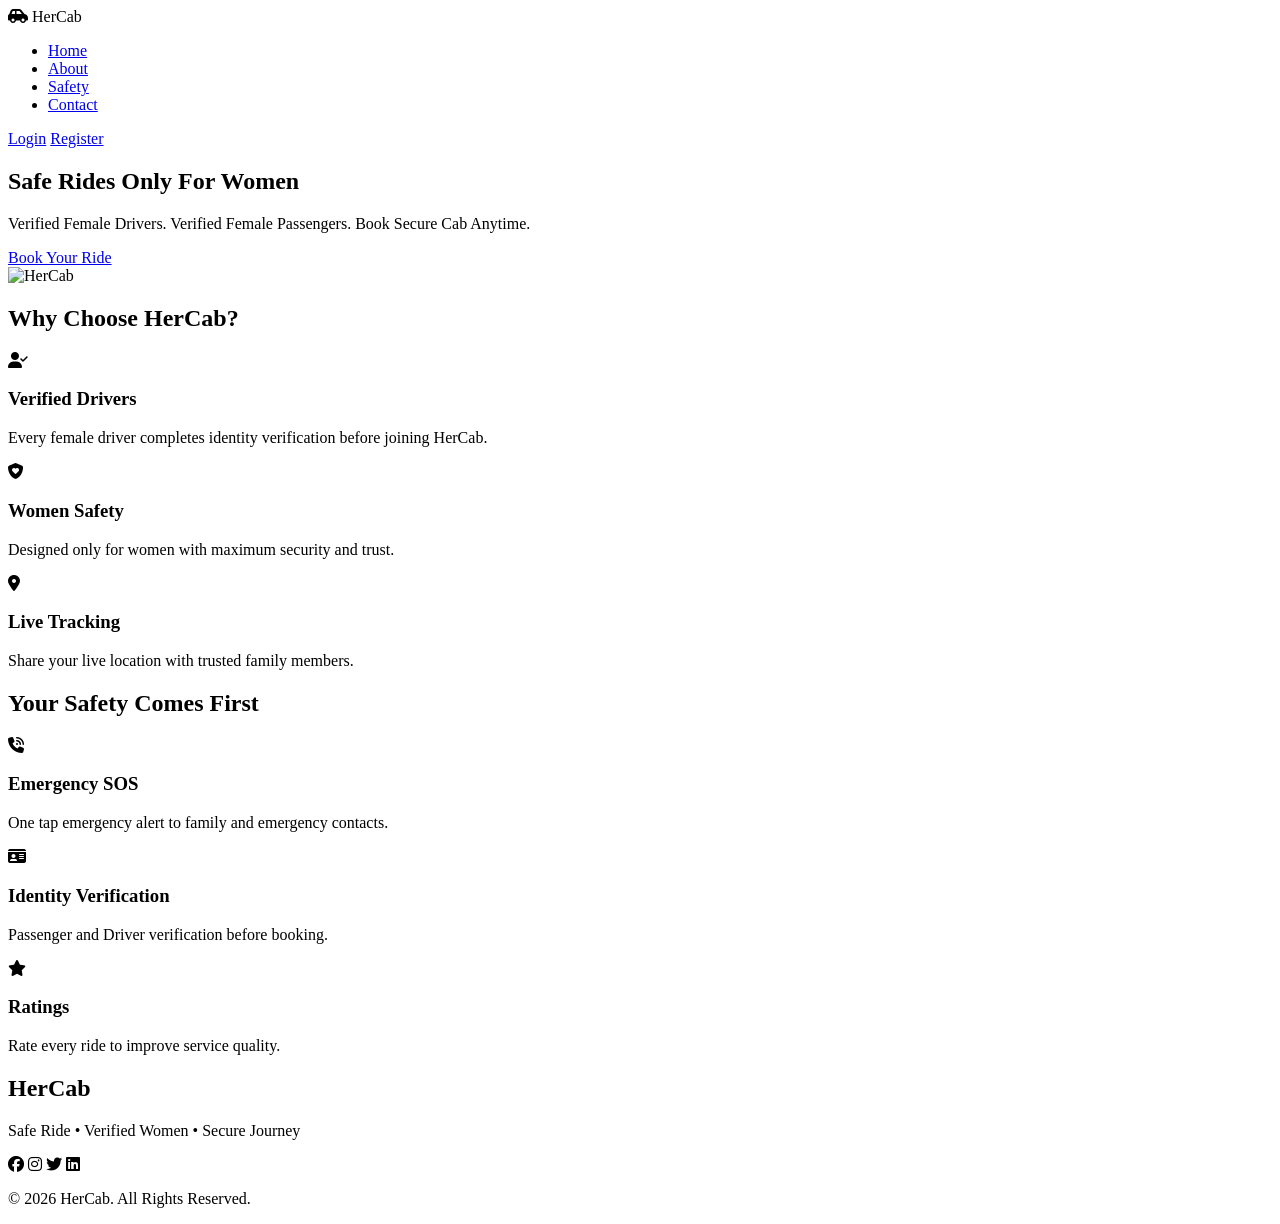
==== index.html @ b69078a0 "Rename Index.html to index.html" ====
<!DOCTYPE html>
<html lang="en">

<head>

    <meta charset="UTF-8">

    <meta name="viewport" content="width=device-width, initial-scale=1.0">

    <title>HerCab | Women Ride Booking</title>

    <!-- Google Font -->
    <link rel="preconnect" href="https://fonts.googleapis.com">

    <link rel="preconnect" href="https://fonts.gstatic.com" crossorigin>

    <link href="https://fonts.googleapis.com/css2?family=Poppins:wght@300;400;500;600;700&display=swap" rel="stylesheet">

    <!-- Font Awesome -->
    <link rel="stylesheet"
        href="https://cdnjs.cloudflare.com/ajax/libs/font-awesome/6.6.0/css/all.min.css">

    <!-- CSS -->
    <link rel="stylesheet" href="style.css">

</head>

<body>

    <!-- Navbar Start -->

    <header>

        <nav class="navbar">

            <div class="logo">

                <i class="fa-solid fa-car-side"></i>

                <span>HerCab</span>

            </div>

            <ul>

                <li><a href="#">Home</a></li>

                <li><a href="#">About</a></li>

                <li><a href="#">Safety</a></li>

                <li><a href="#">Contact</a></li>

            </ul>

            <div class="buttons">

                <a href="login.html" class="login-btn">Login</a>

                <a href="register.html" class="register-btn">Register</a>

            </div>

        </nav>

    </header>

    <!-- Navbar End -->

    <!-- Hero Section -->

    <section class="hero">

        <div class="left">

            <h1>Safe Rides Only For Women</h1>

            <p>

                Verified Female Drivers.

                Verified Female Passengers.

                Book Secure Cab Anytime.

            </p>

            <a href="login.html" class="book-btn">

                Book Your Ride

            </a>

        </div>

        <div class="right">

            <img src="images/hercab.png" alt="HerCab">

        </div>

    </section>

<!-- ==========================
        WHY HERCAB
=========================== -->

<section class="features">

    <h2>Why Choose HerCab?</h2>

    <div class="feature-container">

        <div class="card">

            <i class="fa-solid fa-user-check"></i>

            <h3>Verified Drivers</h3>

            <p>
                Every female driver completes identity
                verification before joining HerCab.
            </p>

        </div>

        <div class="card">

            <i class="fa-solid fa-shield-heart"></i>

            <h3>Women Safety</h3>

            <p>
                Designed only for women with
                maximum security and trust.
            </p>

        </div>

        <div class="card">

            <i class="fa-solid fa-location-dot"></i>

            <h3>Live Tracking</h3>

            <p>
                Share your live location with
                trusted family members.
            </p>

        </div>

    </div>

</section>

<!-- ==========================
        SAFETY SECTION
=========================== -->

<section class="safety">

    <h2>Your Safety Comes First</h2>

    <div class="feature-container">

        <div class="card">

            <i class="fa-solid fa-phone-volume"></i>

            <h3>Emergency SOS</h3>

            <p>
                One tap emergency alert to
                family and emergency contacts.
            </p>

        </div>

        <div class="card">

            <i class="fa-solid fa-id-card"></i>

            <h3>Identity Verification</h3>

            <p>
                Passenger and Driver
                verification before booking.
            </p>

        </div>

        <div class="card">

            <i class="fa-solid fa-star"></i>

            <h3>Ratings</h3>

            <p>
                Rate every ride to
                improve service quality.
            </p>

        </div>

    </div>

</section>

<!-- ==========================
        FOOTER
=========================== -->

<footer>

    <h2>HerCab</h2>

    <p>
        Safe Ride • Verified Women • Secure Journey
    </p>

    <div class="social">

        <i class="fab fa-facebook"></i>

        <i class="fab fa-instagram"></i>

        <i class="fab fa-twitter"></i>

        <i class="fab fa-linkedin"></i>

    </div>

    <p class="copy">
        © 2026 HerCab. All Rights Reserved.
    </p>

</footer>

</body>

</html>

</body>

</html>
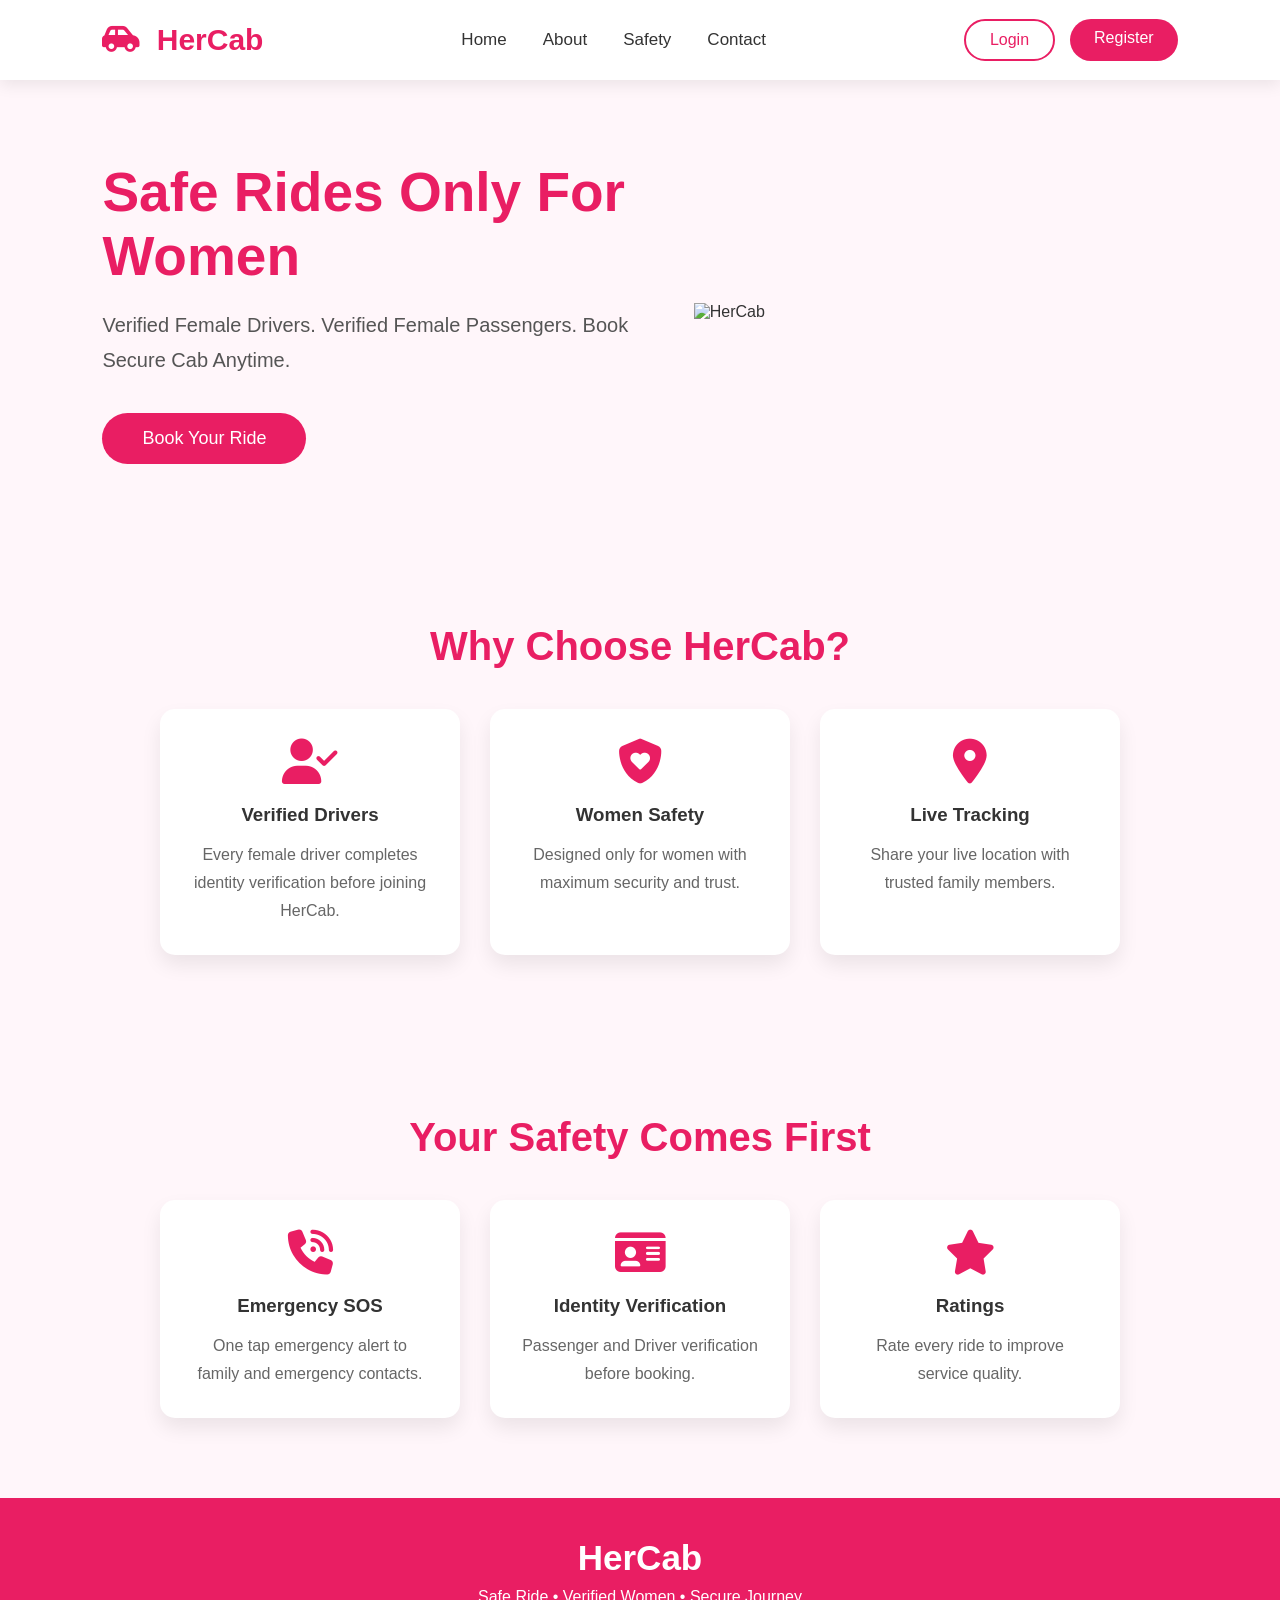
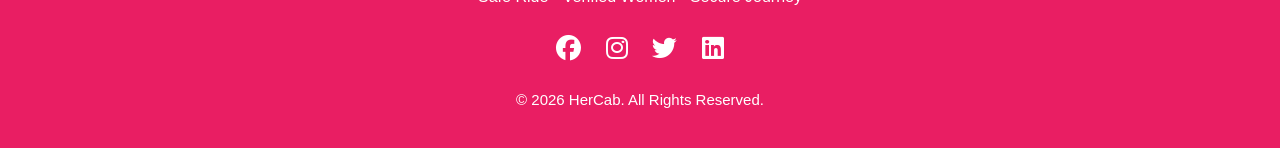
==== commit 80472376: "Update index.html" ====
--- a/index.html
+++ b/index.html
@@ -21,7 +21,7 @@
         href="https://cdnjs.cloudflare.com/ajax/libs/font-awesome/6.6.0/css/all.min.css">
 
     <!-- CSS -->
-    <link rel="stylesheet" href="style.css">
+<link rel="stylesheet" href="style.css">
 
 </head>
 
--- a/style.css
+++ b/style.css
@@ -0,0 +1,416 @@
+/* ===========================
+   GOOGLE FONT
+=========================== */
+
+*{
+    margin:0;
+    padding:0;
+    box-sizing:border-box;
+    font-family:'Poppins',sans-serif;
+}
+
+body{
+
+    background:#FFF6FA;
+
+    color:#333;
+
+}
+
+/* ===========================
+        NAVBAR
+=========================== */
+
+.navbar{
+
+    width:100%;
+
+    height:80px;
+
+    display:flex;
+
+    justify-content:space-between;
+
+    align-items:center;
+
+    padding:0 8%;
+
+    background:white;
+
+    box-shadow:0 5px 15px rgba(0,0,0,.08);
+
+}
+
+.logo{
+
+    font-size:30px;
+
+    color:#E91E63;
+
+    font-weight:bold;
+
+}
+
+.logo i{
+
+    margin-right:8px;
+
+}
+
+.navbar ul{
+
+    display:flex;
+
+    list-style:none;
+
+}
+
+.navbar ul li{
+
+    margin:0 18px;
+
+}
+
+.navbar ul li a{
+
+    text-decoration:none;
+
+    color:#333;
+
+    font-size:17px;
+
+    transition:.3s;
+
+}
+
+.navbar ul li a:hover{
+
+    color:#E91E63;
+
+}
+
+/* ===========================
+       BUTTONS
+=========================== */
+
+.buttons{
+
+    display:flex;
+
+    gap:15px;
+
+}
+
+.login-btn{
+
+    text-decoration:none;
+
+    padding:10px 24px;
+
+    border:2px solid #E91E63;
+
+    border-radius:30px;
+
+    color:#E91E63;
+
+    transition:.3s;
+
+}
+
+.login-btn:hover{
+
+    background:#E91E63;
+
+    color:white;
+
+}
+
+.register-btn{
+
+    text-decoration:none;
+
+    padding:10px 24px;
+
+    border-radius:30px;
+
+    background:#E91E63;
+
+    color:white;
+
+    transition:.3s;
+
+}
+
+.register-btn:hover{
+
+    background:#C2185B;
+
+}
+
+/* ===========================
+       HERO SECTION
+=========================== */
+
+.hero{
+
+    display:flex;
+
+    justify-content:space-between;
+
+    align-items:center;
+
+    padding:80px 8%;
+
+}
+
+.left{
+
+    width:50%;
+
+}
+
+.left h1{
+
+    font-size:55px;
+
+    color:#E91E63;
+
+    margin-bottom:20px;
+
+}
+
+.left p{
+
+    font-size:20px;
+
+    color:#555;
+
+    line-height:35px;
+
+    margin-bottom:35px;
+
+}
+
+.book-btn{
+
+    display:inline-block;
+
+    text-decoration:none;
+
+    background:#E91E63;
+
+    color:white;
+
+    padding:15px 40px;
+
+    border-radius:35px;
+
+    font-size:18px;
+
+    transition:.3s;
+
+}
+
+.book-btn:hover{
+
+    background:#C2185B;
+
+    transform:translateY(-3px);
+
+}
+
+.right{
+
+    width:45%;
+
+}
+
+.right img{
+
+    width:100%;
+
+}
+
+/* ===========================
+        FEATURES
+=========================== */
+
+.features,
+.safety{
+
+    padding:80px 8%;
+
+    text-align:center;
+
+}
+
+.features h2,
+.safety h2{
+
+    font-size:40px;
+
+    color:#E91E63;
+
+    margin-bottom:40px;
+
+}
+
+.feature-container{
+
+    display:flex;
+
+    justify-content:center;
+
+    gap:30px;
+
+    flex-wrap:wrap;
+
+}
+
+.card{
+
+    width:300px;
+
+    background:white;
+
+    padding:30px;
+
+    border-radius:15px;
+
+    box-shadow:0 10px 20px rgba(0,0,0,.08);
+
+    transition:.3s;
+
+}
+
+.card:hover{
+
+    transform:translateY(-10px);
+
+}
+
+.card i{
+
+    font-size:45px;
+
+    color:#E91E63;
+
+    margin-bottom:20px;
+
+}
+
+.card h3{
+
+    margin-bottom:15px;
+
+}
+
+.card p{
+
+    color:#666;
+
+    line-height:28px;
+
+}
+
+/* ===========================
+        FOOTER
+=========================== */
+
+footer{
+
+    background:#E91E63;
+
+    color:white;
+
+    text-align:center;
+
+    padding:40px;
+
+}
+
+footer h2{
+
+    font-size:35px;
+
+}
+
+footer p{
+
+    margin-top:10px;
+
+}
+
+.social{
+
+    margin-top:20px;
+
+}
+
+.social i{
+
+    font-size:25px;
+
+    margin:10px;
+
+    cursor:pointer;
+
+}
+
+.copy{
+
+    margin-top:20px;
+
+    font-size:15px;
+
+}
+
+.terms-container{
+
+max-width:800px;
+margin:40px auto;
+padding:30px;
+
+background:white;
+
+border-radius:15px;
+
+box-shadow:0 0 15px rgba(0,0,0,0.1);
+
+font-family:Arial;
+
+}
+
+
+.terms-container h1{
+
+color:#E91E63;
+text-align:center;
+
+}
+
+
+.terms-container h3{
+
+color:#E91E63;
+
+}
+
+
+.back-btn{
+
+display:inline-block;
+
+margin-top:20px;
+
+padding:12px 25px;
+
+background:#E91E63;
+
+color:white;
+
+text-decoration:none;
+
+border-radius:25px;
+
+}
